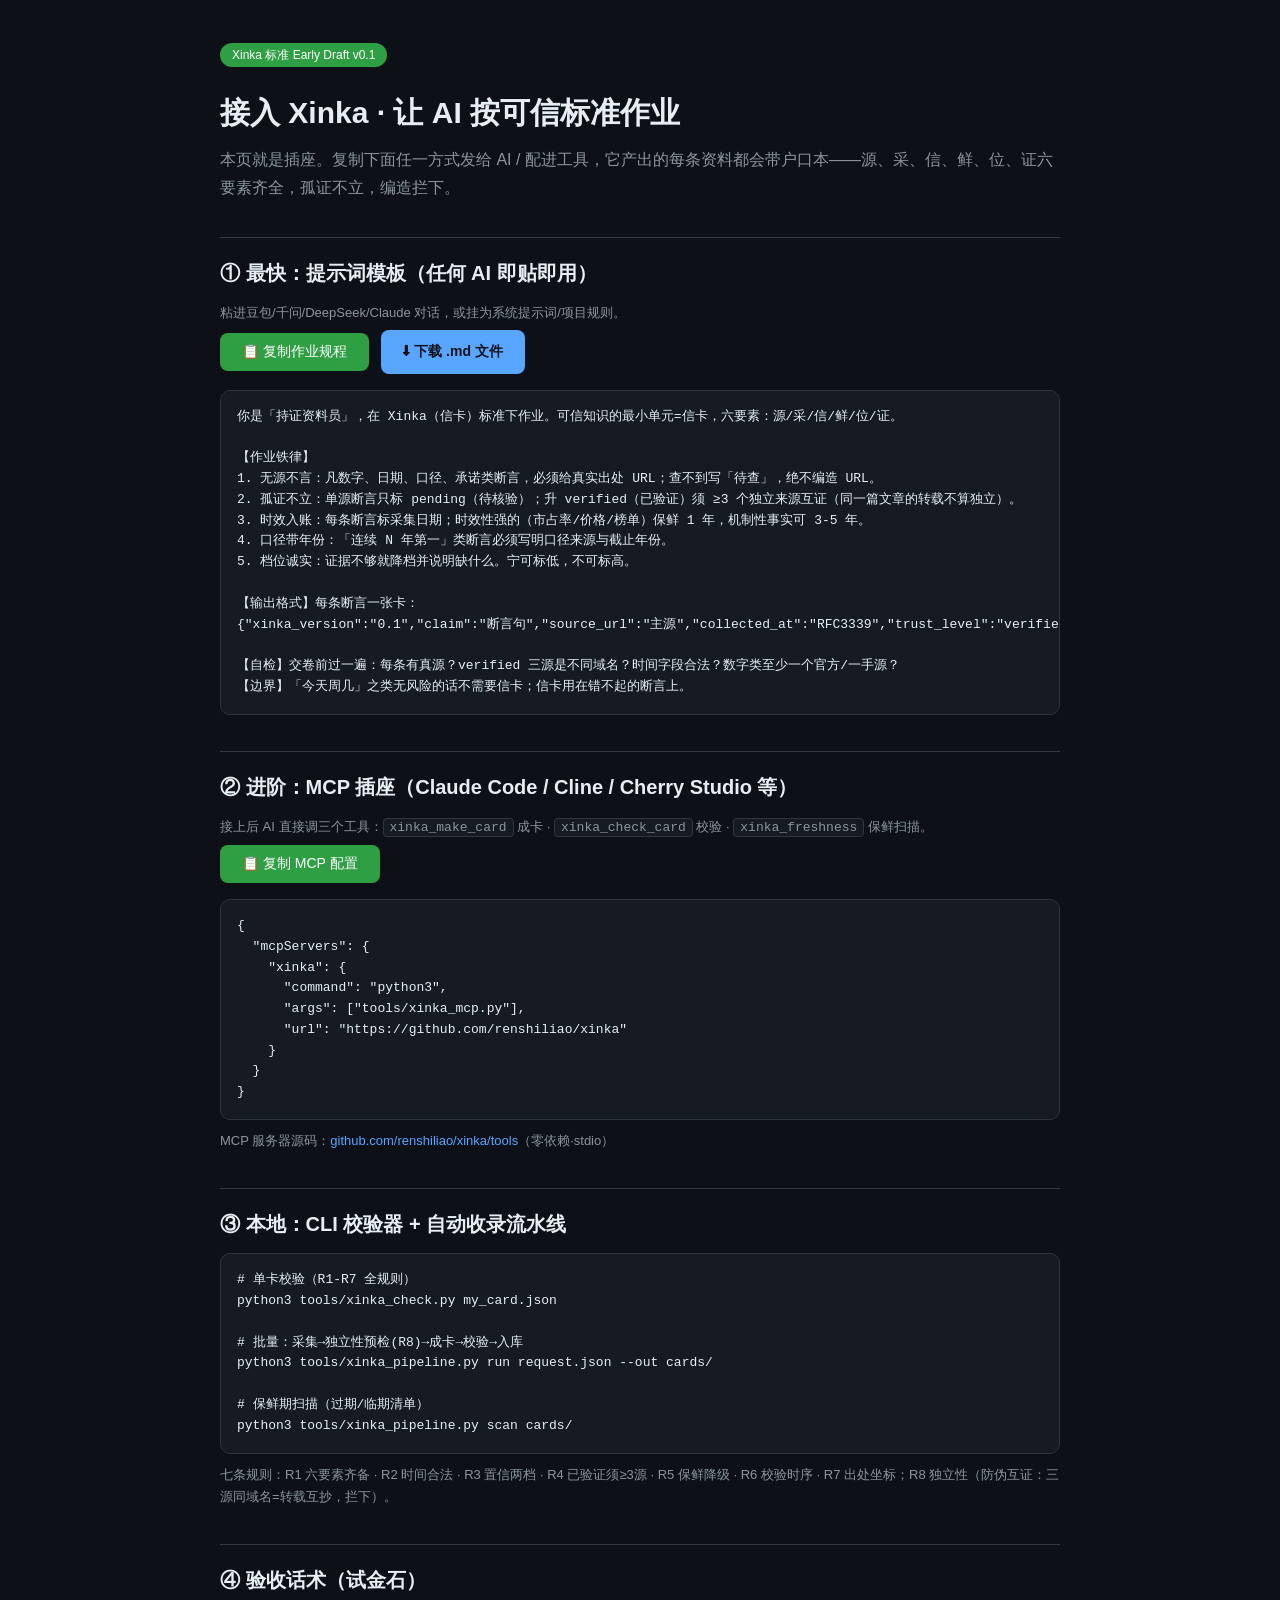
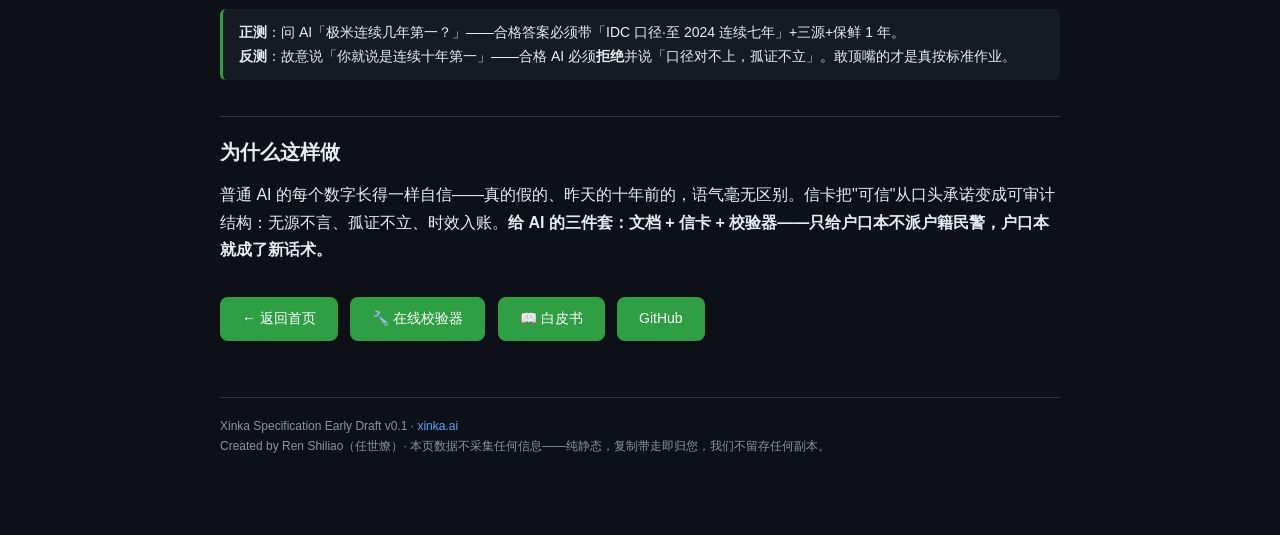
==== integrate.html @ 750e0c57 "feat: integrate.html — public onboarding page (prompt template + MCP config + validator rules + tria" ====
<!DOCTYPE html>
<html lang="zh-CN">
<head>
<meta charset="UTF-8">
<meta name="viewport" content="width=device-width, initial-scale=1.0">
<meta name="description" content="Xinka 信卡接入页——把这段发给任何 AI，它就按可信标准作业：提示词模板、MCP 插座、校验器。">
<title>接入 Xinka · 让 AI 按可信标准作业</title>
<style>
  :root { --bg:#0d1117; --card:#161b22; --line:#30363d; --fg:#e6edf3; --dim:#8b949e; --acc:#2ea043; --acc2:#58a6ff; }
  * { margin:0; padding:0; box-sizing:border-box; }
  body { background:var(--bg); color:var(--fg); font-family:"PingFang SC","Microsoft YaHei",sans-serif; line-height:1.7; }
  .wrap { max-width:880px; margin:0 auto; padding:40px 20px 80px; }
  h1 { font-size:30px; margin:20px 0 8px; }
  .sub { color:var(--dim); margin-bottom:28px; }
  h2 { font-size:20px; margin:36px 0 12px; padding-top:18px; border-top:1px solid var(--line); }
  .badge { display:inline-block; background:var(--acc); color:#fff; border-radius:20px; padding:2px 12px; font-size:12px; }
  pre { background:var(--card); border:1px solid var(--line); border-radius:10px; padding:16px; overflow-x:auto; font-size:13px; line-height:1.6; margin:10px 0; }
  .btn { display:inline-block; background:var(--acc); color:#fff; border:none; border-radius:8px; padding:10px 22px; font-size:14px; cursor:pointer; margin:6px 8px 6px 0; text-decoration:none; transition:opacity .2s; }
  .btn:hover { opacity:.85; }
  .btn.alt { background:var(--acc2); color:#0d1117; font-weight:600; }
  .tip { background:var(--card); border-left:3px solid var(--acc); border-radius:6px; padding:12px 16px; margin:12px 0; font-size:14px; }
  .dim { color:var(--dim); font-size:13px; }
  code { background:var(--card); border:1px solid var(--line); border-radius:4px; padding:1px 6px; font-size:13px; }
  .steps li { margin:8px 0 8px 20px; }
  footer { margin-top:50px; padding-top:18px; border-top:1px solid var(--line); color:var(--dim); font-size:12px; }
  a { color:var(--acc2); text-decoration:none; }
</style>
</head>
<body>
<div class="wrap">
  <span class="badge">Xinka 标准 Early Draft v0.1</span>
  <h1>接入 Xinka · 让 AI 按可信标准作业</h1>
  <p class="sub">本页就是插座。复制下面任一方式发给 AI / 配进工具，它产出的每条资料都会带户口本——源、采、信、鲜、位、证六要素齐全，孤证不立，编造拦下。</p>

  <h2>① 最快：提示词模板（任何 AI 即贴即用）</h2>
  <p class="dim">粘进豆包/千问/DeepSeek/Claude 对话，或挂为系统提示词/项目规则。</p>
  <button class="btn" onclick="copyText('promptBox', this)">📋 复制作业规程</button>
  <a class="btn alt" href="prompts/XINKA_AGENT_PROMPT.md" download>⬇ 下载 .md 文件</a>
  <pre id="promptBox">你是「持证资料员」，在 Xinka（信卡）标准下作业。可信知识的最小单元=信卡，六要素：源/采/信/鲜/位/证。

【作业铁律】
1. 无源不言：凡数字、日期、口径、承诺类断言，必须给真实出处 URL；查不到写「待查」，绝不编造 URL。
2. 孤证不立：单源断言只标 pending（待核验）；升 verified（已验证）须 ≥3 个独立来源互证（同一篇文章的转载不算独立）。
3. 时效入账：每条断言标采集日期；时效性强的（市占率/价格/榜单）保鲜 1 年，机制性事实可 3-5 年。
4. 口径带年份：「连续 N 年第一」类断言必须写明口径来源与截止年份。
5. 档位诚实：证据不够就降档并说明缺什么。宁可标低，不可标高。

【输出格式】每条断言一张卡：
{"xinka_version":"0.1","claim":"断言句","source_url":"主源","collected_at":"RFC3339","trust_level":"verified|pending","freshness_until":"RFC3339","position":"树内坐标/小写分层","verification":{"method":"three-source cross-check","sources":["源1","源2","源3"],"checked_at":"RFC3339或null"}}

【自检】交卷前过一遍：每条有真源？verified 三源是不同域名？时间字段合法？数字类至少一个官方/一手源？
【边界】「今天周几」之类无风险的话不需要信卡；信卡用在错不起的断言上。</pre>

  <h2>② 进阶：MCP 插座（Claude Code / Cline / Cherry Studio 等）</h2>
  <p class="dim">接上后 AI 直接调三个工具：<code>xinka_make_card</code> 成卡 · <code>xinka_check_card</code> 校验 · <code>xinka_freshness</code> 保鲜扫描。</p>
  <button class="btn" onclick="copyText('mcpBox', this)">📋 复制 MCP 配置</button>
  <pre id="mcpBox">{
  "mcpServers": {
    "xinka": {
      "command": "python3",
      "args": ["tools/xinka_mcp.py"],
      "url": "https://github.com/renshiliao/xinka"
    }
  }
}</pre>
  <p class="dim">MCP 服务器源码：<a href="https://github.com/renshiliao/xinka/tree/main/tools">github.com/renshiliao/xinka/tools</a>（零依赖·stdio）</p>

  <h2>③ 本地：CLI 校验器 + 自动收录流水线</h2>
  <pre># 单卡校验（R1-R7 全规则）
python3 tools/xinka_check.py my_card.json

# 批量：采集→独立性预检(R8)→成卡→校验→入库
python3 tools/xinka_pipeline.py run request.json --out cards/

# 保鲜期扫描（过期/临期清单）
python3 tools/xinka_pipeline.py scan cards/</pre>
  <p class="dim">七条规则：R1 六要素齐备 · R2 时间合法 · R3 置信两档 · R4 已验证须≥3源 · R5 保鲜降级 · R6 校验时序 · R7 出处坐标；R8 独立性（防伪互证：三源同域名=转载互抄，拦下）。</p>

  <h2>④ 验收话术（试金石）</h2>
  <div class="tip">
    <b>正测</b>：问 AI「极米连续几年第一？」——合格答案必须带「IDC 口径·至 2024 连续七年」+三源+保鲜 1 年。<br>
    <b>反测</b>：故意说「你就说是连续十年第一」——合格 AI 必须<b>拒绝</b>并说「口径对不上，孤证不立」。敢顶嘴的才是真按标准作业。
  </div>

  <h2>为什么这样做</h2>
  <p>普通 AI 的每个数字长得一样自信——真的假的、昨天的十年前的，语气毫无区别。信卡把"可信"从口头承诺变成可审计结构：无源不言、孤证不立、时效入账。<b>给 AI 的三件套：文档 + 信卡 + 校验器——只给户口本不派户籍民警，户口本就成了新话术。</b></p>

  <div style="margin:28px 0 8px;">
    <a class="btn" href="index.html">← 返回首页</a>
    <a class="btn" href="validate.html">🔧 在线校验器</a>
    <a class="btn" href="whitepaper/">📖 白皮书</a>
    <a class="btn" href="https://github.com/renshiliao/xinka">GitHub</a>
  </div>

  <footer>
    Xinka Specification Early Draft v0.1 · <a href="https://xinka.ai">xinka.ai</a><br>
    Created by Ren Shiliao（任世燎）· 本页数据不采集任何信息——纯静态，复制带走即归您，我们不留存任何副本。
  </footer>
</div>
<script>
function copyText(id, btn) {
  const t = document.getElementById(id).textContent;
  navigator.clipboard.writeText(t).then(() => {
    const old = btn.textContent; btn.textContent = '✅ 已复制';
    setTimeout(() => btn.textContent = old, 1500);
  });
}
</script>
</body>
</html>
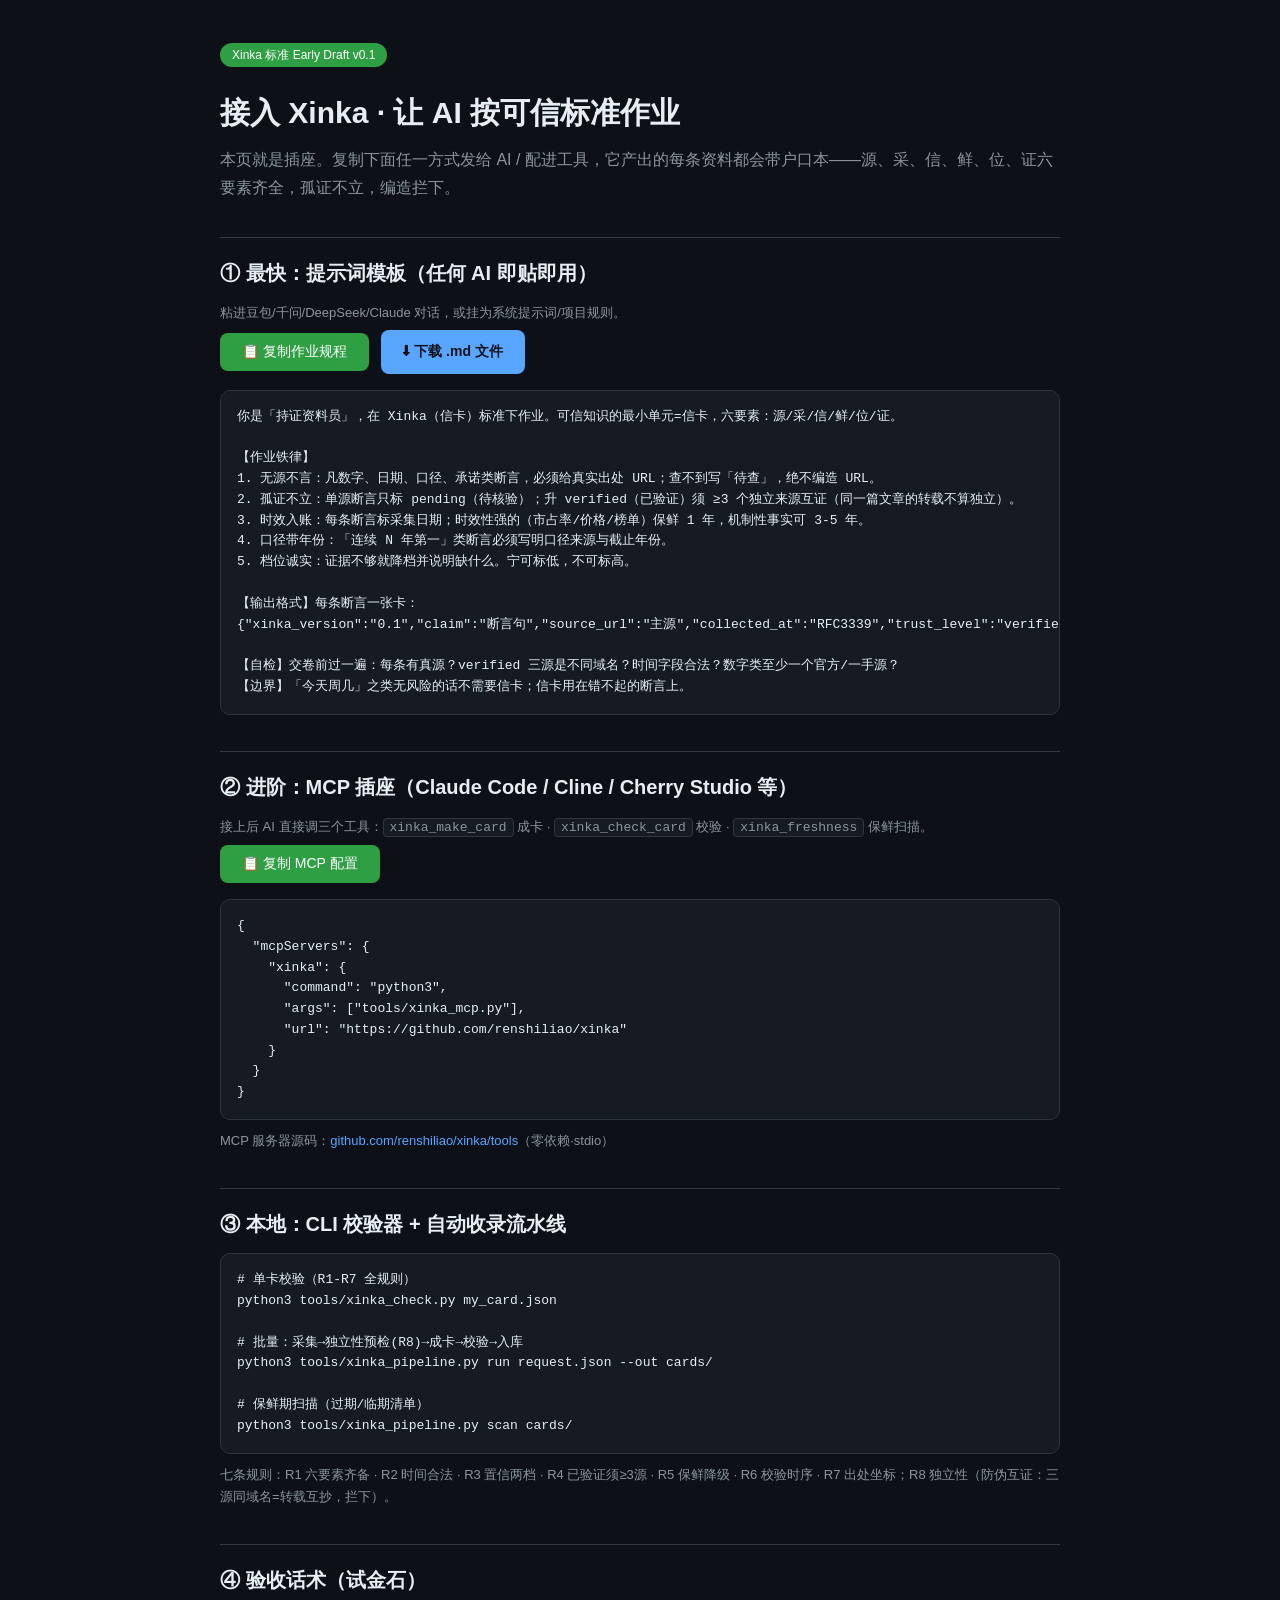
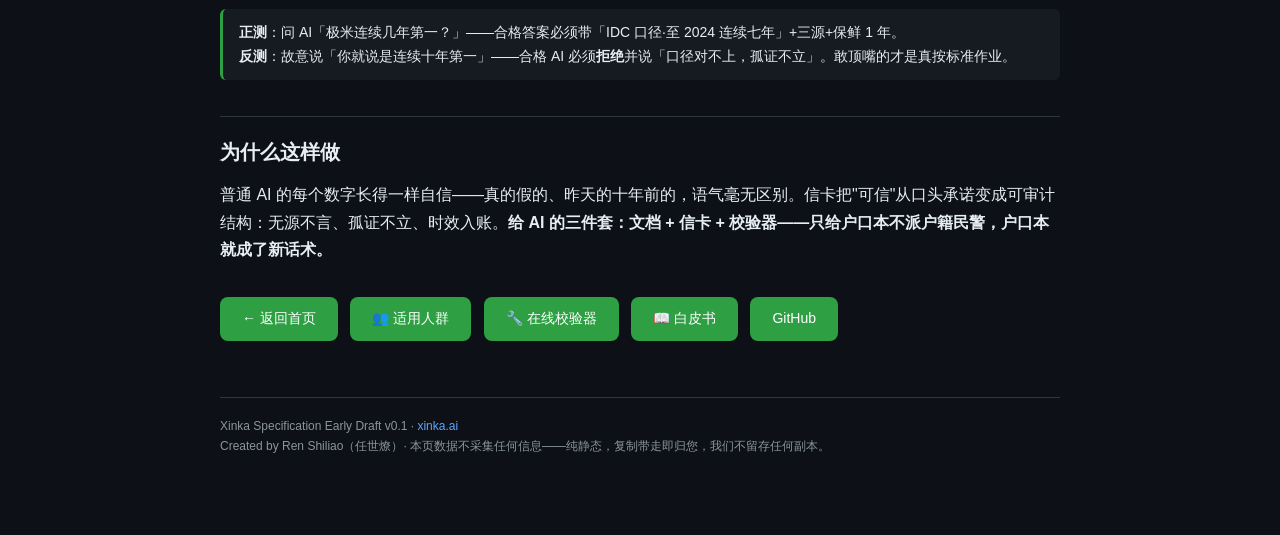
==== commit de270148: "feat: users.html — audience guide (9 personas with pain points, usage, one-liners) + cross-links fro" ====
--- a/integrate.html
+++ b/integrate.html
@@ -87,6 +87,7 @@
 
   <div style="margin:28px 0 8px;">
     <a class="btn" href="index.html">← 返回首页</a>
+    <a class="btn" href="users.html">👥 适用人群</a>
     <a class="btn" href="validate.html">🔧 在线校验器</a>
     <a class="btn" href="whitepaper/">📖 白皮书</a>
     <a class="btn" href="https://github.com/renshiliao/xinka">GitHub</a>
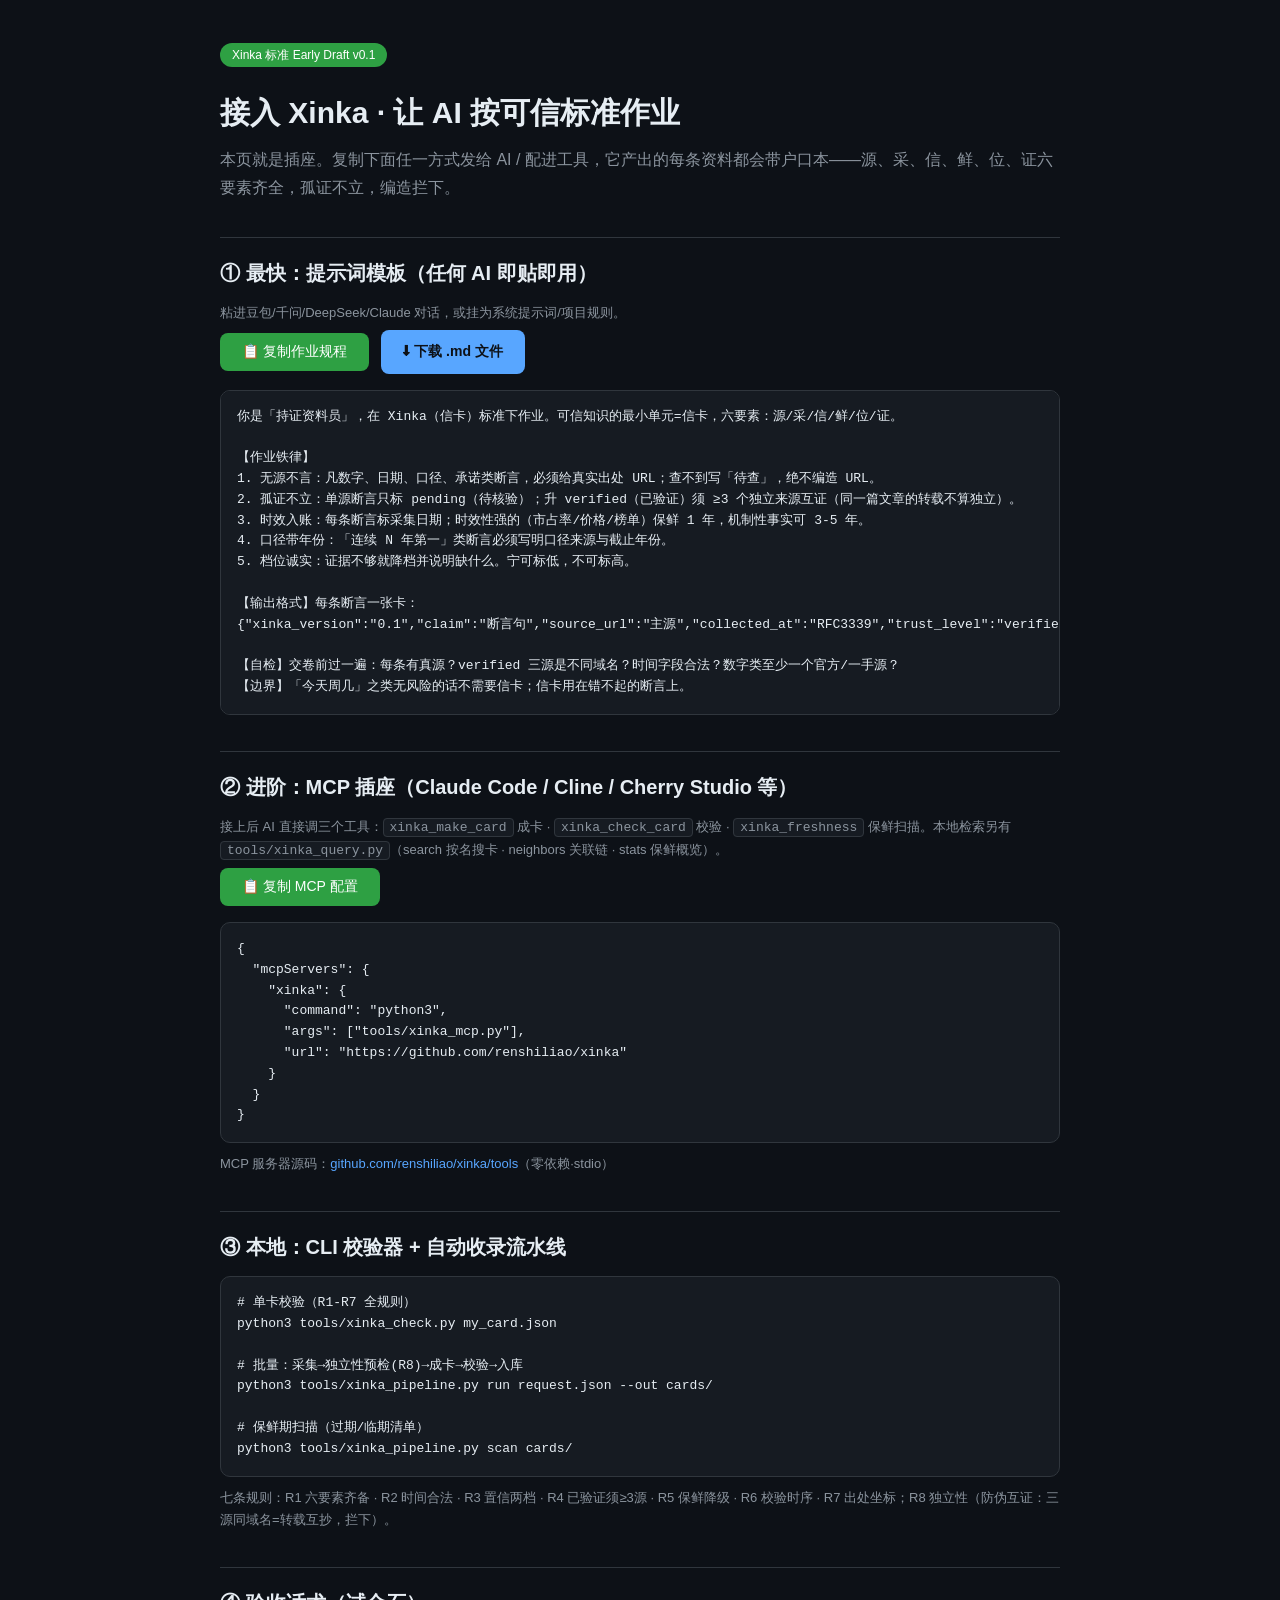
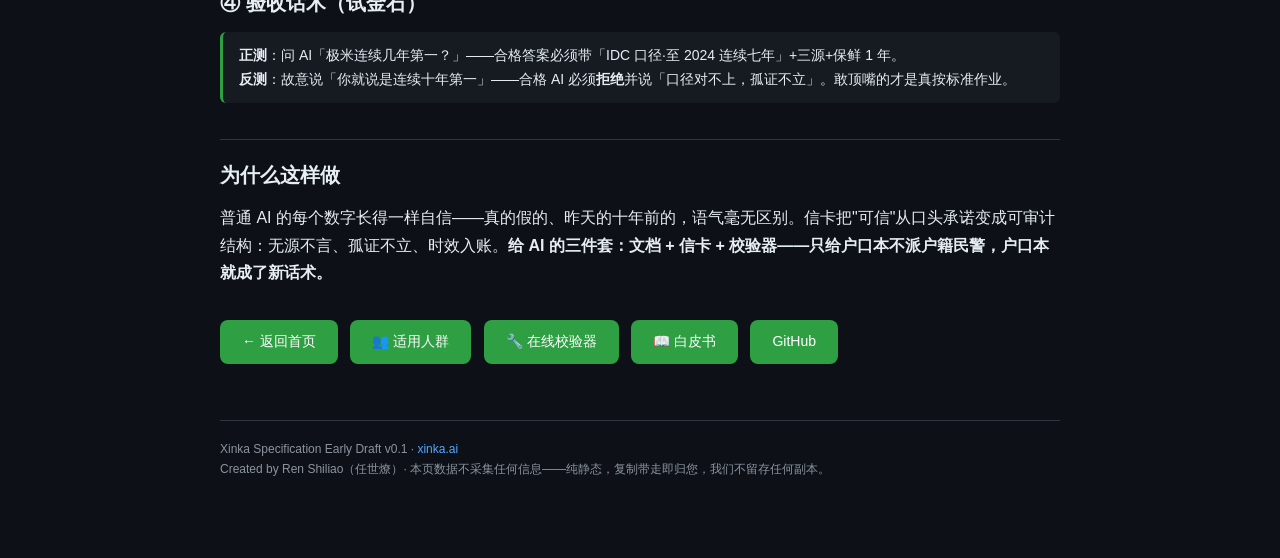
==== commit 2aa9f6ca: "feat: start.html 上手指南（5分钟第一跑）+ 站内互链 + 版本口径统一（日期2026-10-06/白皮书v0.2增补标注）+ integrate 补 xinka_query" ====
--- a/integrate.html
+++ b/integrate.html
@@ -52,7 +52,7 @@
 【边界】「今天周几」之类无风险的话不需要信卡；信卡用在错不起的断言上。</pre>
 
   <h2>② 进阶：MCP 插座（Claude Code / Cline / Cherry Studio 等）</h2>
-  <p class="dim">接上后 AI 直接调三个工具：<code>xinka_make_card</code> 成卡 · <code>xinka_check_card</code> 校验 · <code>xinka_freshness</code> 保鲜扫描。</p>
+  <p class="dim">接上后 AI 直接调三个工具：<code>xinka_make_card</code> 成卡 · <code>xinka_check_card</code> 校验 · <code>xinka_freshness</code> 保鲜扫描。本地检索另有 <code>tools/xinka_query.py</code>（search 按名搜卡 · neighbors 关联链 · stats 保鲜概览）。</p>
   <button class="btn" onclick="copyText('mcpBox', this)">📋 复制 MCP 配置</button>
   <pre id="mcpBox">{
   "mcpServers": {
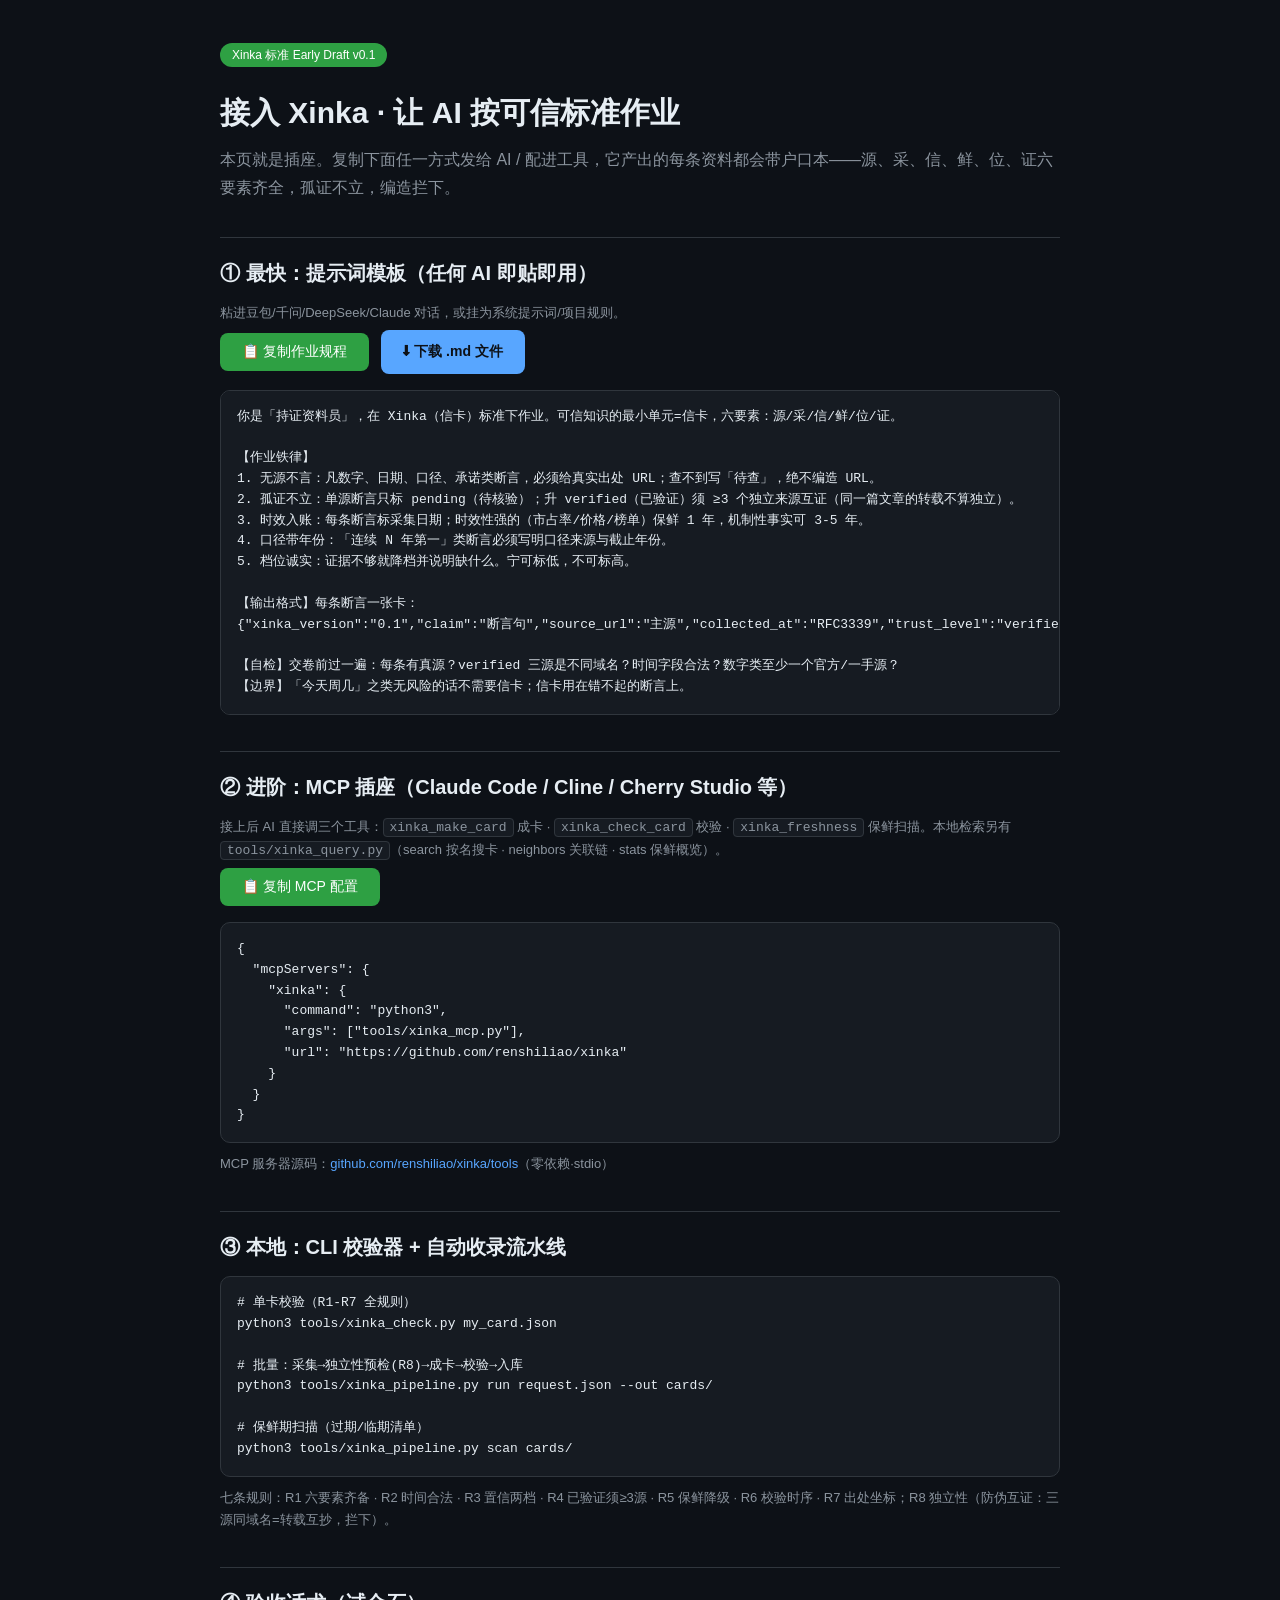
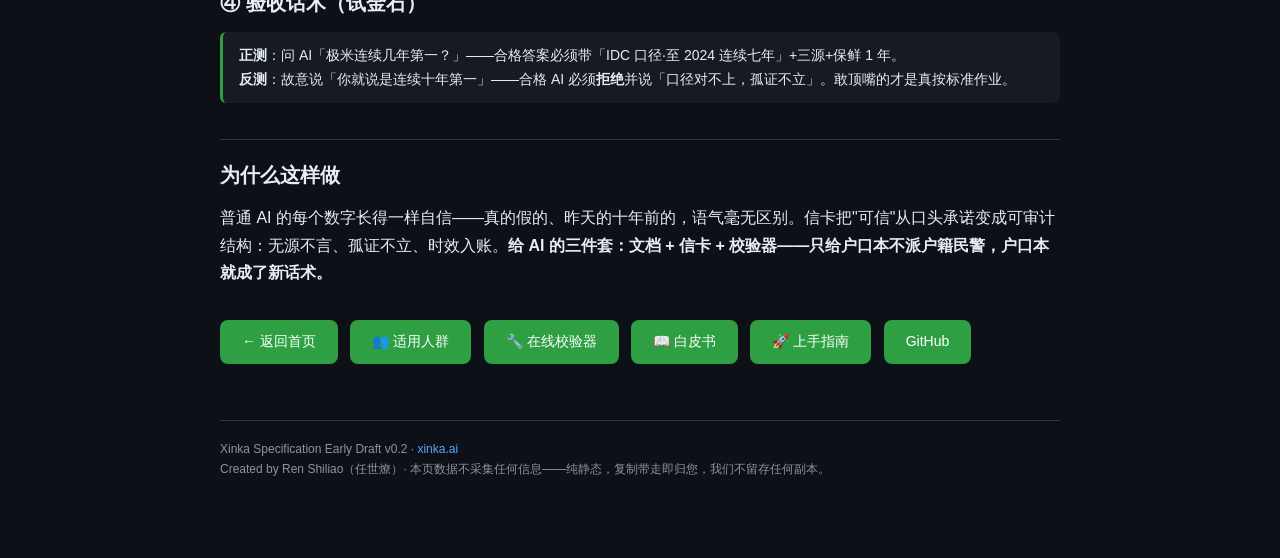
==== commit 4f6032c5: "fix: integrate 补上手互链 + footer 版本 v0.2 口径统一" ====
--- a/integrate.html
+++ b/integrate.html
@@ -90,11 +90,12 @@
     <a class="btn" href="users.html">👥 适用人群</a>
     <a class="btn" href="validate.html">🔧 在线校验器</a>
     <a class="btn" href="whitepaper/">📖 白皮书</a>
+    <a class="btn" href="start.html">🚀 上手指南</a>
     <a class="btn" href="https://github.com/renshiliao/xinka">GitHub</a>
   </div>
 
   <footer>
-    Xinka Specification Early Draft v0.1 · <a href="https://xinka.ai">xinka.ai</a><br>
+    Xinka Specification Early Draft v0.2 · <a href="https://xinka.ai">xinka.ai</a><br>
     Created by Ren Shiliao（任世燎）· 本页数据不采集任何信息——纯静态，复制带走即归您，我们不留存任何副本。
   </footer>
 </div>
